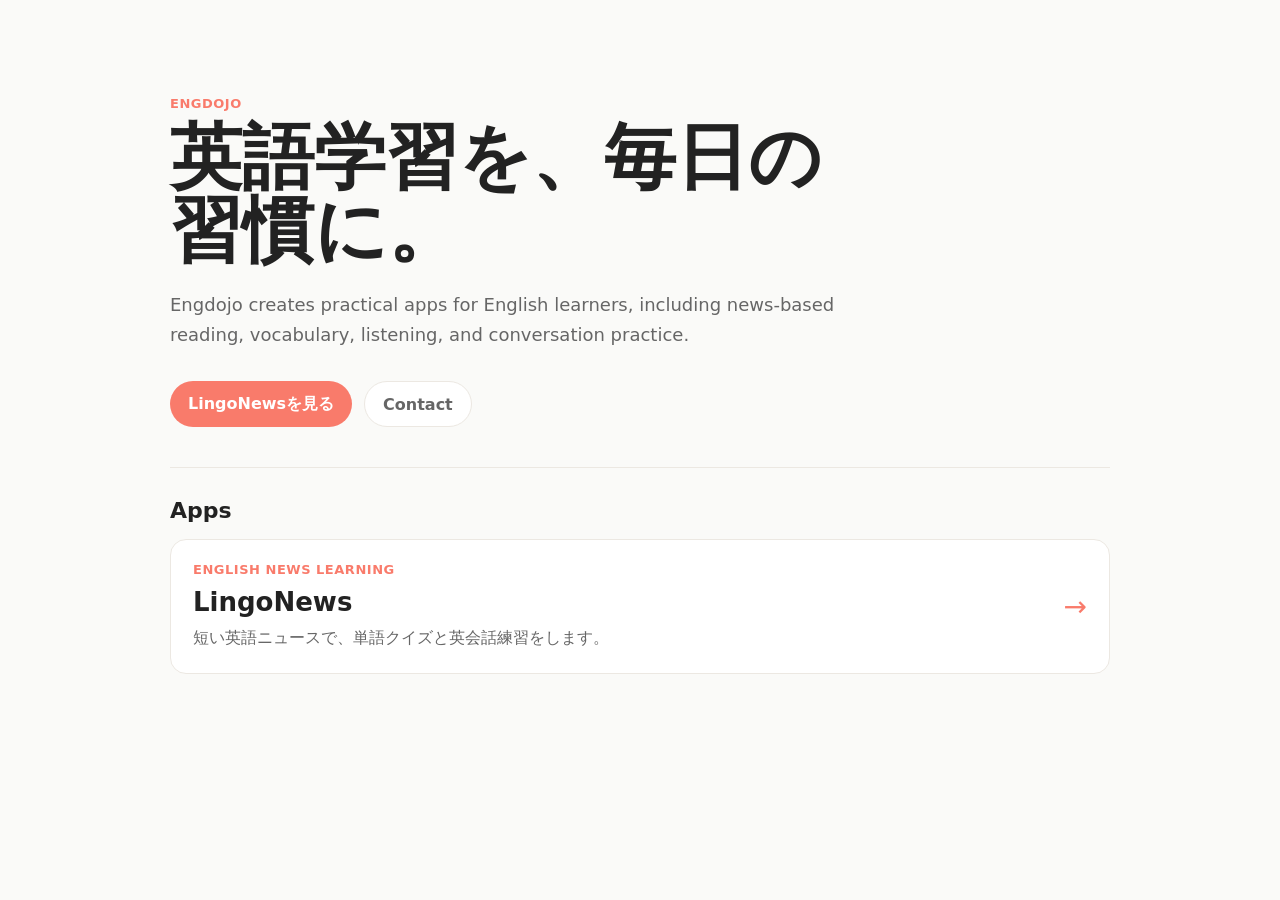
==== index.html @ 23c54e41 "Create Engdojo static site" ====
<!doctype html>
<html lang="ja">
  <head>
    <meta charset="utf-8" />
    <meta name="viewport" content="width=device-width, initial-scale=1" />
    <title>Engdojo</title>
    <meta name="description" content="Engdojo apps help learners practice English with focused, practical tools." />
    <link rel="stylesheet" href="./styles.css" />
  </head>
  <body>
    <main class="page">
      <section class="hero">
        <p class="eyebrow">Engdojo</p>
        <h1>英語学習を、毎日の習慣に。</h1>
        <p class="lead">
          Engdojo creates practical apps for English learners, including news-based reading,
          vocabulary, listening, and conversation practice.
        </p>
        <div class="actions">
          <a class="button primary" href="./lingonews/">LingoNewsを見る</a>
          <a class="button secondary" href="mailto:oya0306@gmail.com">Contact</a>
        </div>
      </section>

      <section class="apps" aria-labelledby="apps-title">
        <h2 id="apps-title">Apps</h2>
        <a class="app-card" href="./lingonews/">
          <div>
            <p class="app-kicker">English news learning</p>
            <h3>LingoNews</h3>
            <p>短い英語ニュースで、単語クイズと英会話練習をします。</p>
          </div>
          <span aria-hidden="true">→</span>
        </a>
      </section>
    </main>
  </body>
</html>
---- styles.css ----
:root {
  color-scheme: light;
  --ink: #222;
  --muted: #666;
  --line: #ece8e2;
  --paper: #fafaf8;
  --brand: #f97b6b;
  --brand-dark: #dc5d4f;
  --blue: #52b7dc;
}

* {
  box-sizing: border-box;
}

body {
  margin: 0;
  font-family: Inter, ui-sans-serif, system-ui, -apple-system, BlinkMacSystemFont, "Segoe UI", sans-serif;
  background: var(--paper);
  color: var(--ink);
}

a {
  color: inherit;
}

.page {
  width: min(100%, 980px);
  margin: 0 auto;
  padding: 48px 20px;
}

.hero {
  padding: 48px 0 40px;
}

.eyebrow,
.app-kicker {
  margin: 0 0 10px;
  color: var(--brand);
  font-size: 13px;
  font-weight: 700;
  letter-spacing: 0.04em;
  text-transform: uppercase;
}

h1 {
  margin: 0;
  max-width: 720px;
  font-size: clamp(40px, 7vw, 72px);
  line-height: 1.02;
  letter-spacing: 0;
}

.lead {
  margin: 22px 0 0;
  max-width: 680px;
  color: var(--muted);
  font-size: 18px;
  line-height: 1.7;
}

.actions {
  display: flex;
  flex-wrap: wrap;
  gap: 12px;
  margin-top: 30px;
}

.button {
  display: inline-flex;
  align-items: center;
  justify-content: center;
  min-height: 46px;
  padding: 0 18px;
  border-radius: 999px;
  font-weight: 700;
  text-decoration: none;
}

.primary {
  background: var(--brand);
  color: white;
}

.secondary {
  border: 1.5px solid var(--line);
  background: white;
  color: var(--muted);
}

.apps {
  border-top: 1px solid var(--line);
  padding-top: 30px;
}

h2 {
  margin: 0 0 16px;
  font-size: 22px;
}

.app-card {
  display: flex;
  align-items: center;
  justify-content: space-between;
  gap: 18px;
  padding: 22px;
  border: 1.5px solid var(--line);
  border-radius: 16px;
  background: white;
  text-decoration: none;
}

.app-card h3 {
  margin: 0;
  font-size: 26px;
}

.app-card p:last-child {
  margin: 8px 0 0;
  color: var(--muted);
  line-height: 1.6;
}

.app-card span {
  color: var(--brand);
  font-size: 28px;
}

.legal-page {
  max-width: 760px;
}

.legal-page h1 {
  font-size: clamp(32px, 6vw, 52px);
}

.legal-page h2 {
  margin-top: 34px;
}

.legal-page p,
.legal-page li {
  color: var(--muted);
  line-height: 1.75;
}

.legal-page .back {
  display: inline-block;
  margin-bottom: 28px;
  color: var(--brand);
  font-weight: 700;
  text-decoration: none;
}
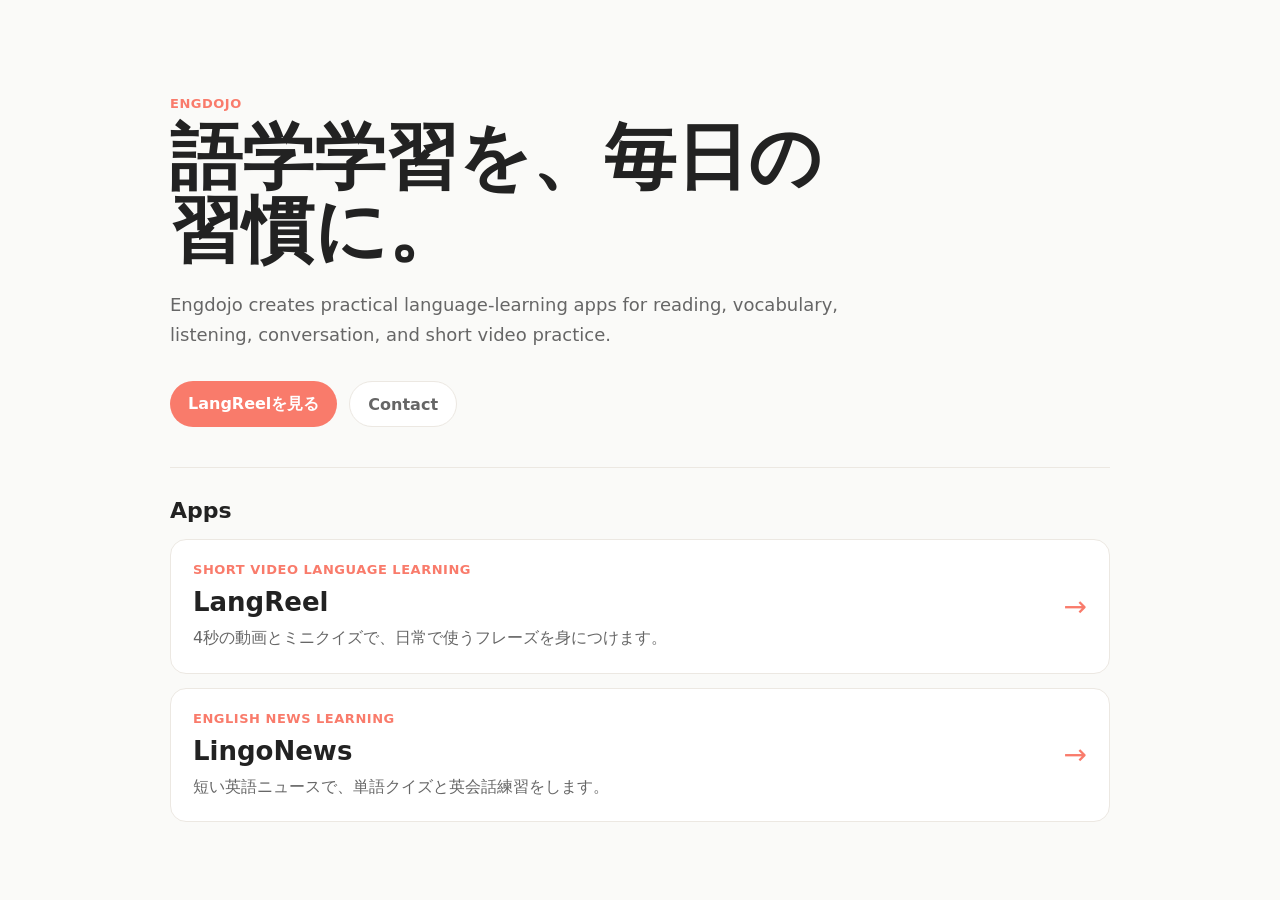
==== commit bd6c0a30: "Add LangReel landing and support pages" ====
--- a/index.html
+++ b/index.html
@@ -4,34 +4,44 @@
     <meta charset="utf-8" />
     <meta name="viewport" content="width=device-width, initial-scale=1" />
     <title>Engdojo</title>
-    <meta name="description" content="Engdojo apps help learners practice English with focused, practical tools." />
+    <meta name="description" content="Engdojo apps help language learners build practical skills through focused daily practice." />
     <link rel="stylesheet" href="./styles.css" />
   </head>
   <body>
     <main class="page">
       <section class="hero">
         <p class="eyebrow">Engdojo</p>
-        <h1>英語学習を、毎日の習慣に。</h1>
+        <h1>語学学習を、毎日の習慣に。</h1>
         <p class="lead">
-          Engdojo creates practical apps for English learners, including news-based reading,
-          vocabulary, listening, and conversation practice.
+          Engdojo creates practical language-learning apps for reading, vocabulary,
+          listening, conversation, and short video practice.
         </p>
         <div class="actions">
-          <a class="button primary" href="./lingonews/">LingoNewsを見る</a>
-          <a class="button secondary" href="mailto:oya0306@gmail.com">Contact</a>
+          <a class="button primary" href="./langreel/">LangReelを見る</a>
+          <a class="button secondary" href="mailto:engdojo0306@gmail.com">Contact</a>
         </div>
       </section>
 
       <section class="apps" aria-labelledby="apps-title">
         <h2 id="apps-title">Apps</h2>
-        <a class="app-card" href="./lingonews/">
-          <div>
-            <p class="app-kicker">English news learning</p>
-            <h3>LingoNews</h3>
-            <p>短い英語ニュースで、単語クイズと英会話練習をします。</p>
-          </div>
-          <span aria-hidden="true">→</span>
-        </a>
+        <div class="app-list">
+          <a class="app-card" href="./langreel/">
+            <div>
+              <p class="app-kicker">Short video language learning</p>
+              <h3>LangReel</h3>
+              <p>4秒の動画とミニクイズで、日常で使うフレーズを身につけます。</p>
+            </div>
+            <span aria-hidden="true">→</span>
+          </a>
+          <a class="app-card" href="./lingonews/">
+            <div>
+              <p class="app-kicker">English news learning</p>
+              <h3>LingoNews</h3>
+              <p>短い英語ニュースで、単語クイズと英会話練習をします。</p>
+            </div>
+            <span aria-hidden="true">→</span>
+          </a>
+        </div>
       </section>
     </main>
   </body>
--- a/styles.css
+++ b/styles.css
@@ -89,6 +89,21 @@
   color: var(--muted);
 }
 
+.appstore {
+  gap: 9px;
+  padding: 0 22px;
+  background: #111;
+  color: white;
+}
+
+.appstore:hover {
+  background: #000;
+}
+
+.appstore svg {
+  flex-shrink: 0;
+}
+
 .apps {
   border-top: 1px solid var(--line);
   padding-top: 30px;
@@ -127,6 +142,11 @@
   font-size: 28px;
 }
 
+.app-list {
+  display: grid;
+  gap: 14px;
+}
+
 .legal-page {
   max-width: 760px;
 }
@@ -137,6 +157,44 @@
 
 .legal-page h2 {
   margin-top: 34px;
+}
+
+.legal-page h3 {
+  margin: 26px 0 6px;
+  font-size: 18px;
+}
+
+.lang-toggle {
+  display: inline-flex;
+  gap: 4px;
+  margin-bottom: 30px;
+  padding: 4px;
+  border: 1.5px solid var(--line);
+  border-radius: 999px;
+  background: white;
+}
+
+.lang-toggle button {
+  appearance: none;
+  border: 0;
+  background: transparent;
+  padding: 7px 18px;
+  border-radius: 999px;
+  font: inherit;
+  font-weight: 700;
+  font-size: 14px;
+  color: var(--muted);
+  cursor: pointer;
+  transition: background 0.15s ease, color 0.15s ease;
+}
+
+.lang-toggle button.active {
+  background: var(--brand);
+  color: white;
+}
+
+.lang-pane[hidden] {
+  display: none;
 }
 
 .legal-page p,
@@ -152,3 +210,372 @@
   font-weight: 700;
   text-decoration: none;
 }
+
+/* ---------- LingoNews landing page ---------- */
+
+.site-nav {
+  position: sticky;
+  top: 0;
+  z-index: 10;
+  display: flex;
+  align-items: center;
+  justify-content: space-between;
+  gap: 16px;
+  padding: 14px 24px;
+  background: rgba(250, 250, 248, 0.82);
+  backdrop-filter: saturate(180%) blur(12px);
+  border-bottom: 1px solid var(--line);
+}
+
+.nav-brand {
+  display: inline-flex;
+  align-items: center;
+  gap: 10px;
+  font-weight: 800;
+  font-size: 17px;
+  text-decoration: none;
+}
+
+.nav-brand img {
+  border-radius: 8px;
+}
+
+.nav-links {
+  display: flex;
+  gap: 22px;
+}
+
+.nav-links a {
+  color: var(--muted);
+  font-weight: 600;
+  font-size: 15px;
+  text-decoration: none;
+}
+
+.nav-links a:hover {
+  color: var(--ink);
+}
+
+main {
+  width: min(100%, 1080px);
+  margin: 0 auto;
+  padding: 0 20px;
+}
+
+.ln-hero {
+  display: grid;
+  grid-template-columns: 1.05fr 0.95fr;
+  align-items: center;
+  gap: 40px;
+  padding: 64px 0 56px;
+}
+
+.ln-hero h1 {
+  font-size: clamp(34px, 5.2vw, 60px);
+  line-height: 1.08;
+}
+
+.ln-hero-art {
+  position: relative;
+}
+
+.ln-hero-art::before {
+  content: "";
+  position: absolute;
+  inset: -6% -4%;
+  background: radial-gradient(60% 60% at 60% 40%, rgba(82, 183, 220, 0.18), transparent 70%),
+    radial-gradient(55% 55% at 30% 70%, rgba(249, 123, 107, 0.16), transparent 70%);
+  filter: blur(8px);
+  z-index: 0;
+}
+
+.ln-hero-art img {
+  position: relative;
+  z-index: 1;
+  width: 100%;
+  height: auto;
+  border-radius: 20px;
+}
+
+.hero-note {
+  margin: 20px 0 0;
+  color: var(--muted);
+  font-size: 14px;
+  font-weight: 600;
+}
+
+.ln-section {
+  padding: 56px 0;
+  border-top: 1px solid var(--line);
+}
+
+.ln-section > h2 {
+  margin: 6px 0 8px;
+  font-size: clamp(26px, 3.4vw, 38px);
+  line-height: 1.15;
+}
+
+.feature-grid {
+  display: grid;
+  grid-template-columns: repeat(2, 1fr);
+  gap: 22px;
+  margin-top: 32px;
+}
+
+.feature-card {
+  overflow: hidden;
+  border: 1.5px solid var(--line);
+  border-radius: 20px;
+  background: white;
+  transition: transform 0.18s ease, box-shadow 0.18s ease;
+}
+
+.feature-card:hover {
+  transform: translateY(-4px);
+  box-shadow: 0 18px 40px rgba(34, 34, 34, 0.08);
+}
+
+.feature-media {
+  aspect-ratio: 16 / 9;
+  overflow: hidden;
+  background: var(--line);
+}
+
+.feature-media img {
+  width: 100%;
+  height: 100%;
+  object-fit: cover;
+  display: block;
+}
+
+.feature-body {
+  padding: 20px 22px 24px;
+}
+
+.feature-body h3 {
+  margin: 0 0 8px;
+  font-size: 20px;
+}
+
+.feature-body p {
+  margin: 0;
+  color: var(--muted);
+  line-height: 1.7;
+}
+
+.ln-showcase {
+  display: grid;
+  grid-template-columns: 1fr 0.7fr;
+  align-items: center;
+  gap: 48px;
+}
+
+.showcase-copy .lead {
+  margin-bottom: 24px;
+}
+
+.feature-list {
+  margin: 0;
+  padding: 0;
+  list-style: none;
+  display: grid;
+  gap: 12px;
+}
+
+.feature-list li {
+  position: relative;
+  padding-left: 30px;
+  color: var(--ink);
+  line-height: 1.6;
+}
+
+.feature-list li::before {
+  content: "✓";
+  position: absolute;
+  left: 0;
+  top: 1px;
+  display: inline-flex;
+  align-items: center;
+  justify-content: center;
+  width: 20px;
+  height: 20px;
+  border-radius: 50%;
+  background: var(--brand);
+  color: white;
+  font-size: 12px;
+  font-weight: 800;
+}
+
+.showcase-phone {
+  display: flex;
+  justify-content: center;
+}
+
+.showcase-phone img {
+  width: min(100%, 280px);
+  height: auto;
+  border-radius: 32px;
+  border: 8px solid #1c1c1e;
+  box-shadow: 0 30px 60px rgba(34, 34, 34, 0.18);
+}
+
+.ln-gallery {
+  text-align: center;
+}
+
+.gallery-lead {
+  margin-left: auto;
+  margin-right: auto;
+  margin-bottom: 8px;
+}
+
+.phone-gallery {
+  display: grid;
+  grid-template-columns: repeat(3, 1fr);
+  gap: 28px;
+  margin-top: 40px;
+}
+
+.phone {
+  margin: 0;
+  display: flex;
+  flex-direction: column;
+  align-items: center;
+}
+
+.phone img {
+  width: 100%;
+  height: auto;
+  border-radius: 28px;
+  border: 7px solid #1c1c1e;
+  box-shadow: 0 22px 44px rgba(34, 34, 34, 0.14);
+}
+
+.phone figcaption {
+  margin-top: 16px;
+  font-weight: 700;
+  font-size: 15px;
+  color: var(--ink);
+}
+
+.ln-cta {
+  text-align: center;
+}
+
+.ln-cta .lead {
+  margin-left: auto;
+  margin-right: auto;
+}
+
+.actions-center {
+  justify-content: center;
+}
+
+.site-footer {
+  margin-top: 24px;
+  padding: 40px 20px;
+  border-top: 1px solid var(--line);
+  background: white;
+}
+
+.footer-inner {
+  width: min(100%, 1080px);
+  margin: 0 auto;
+  display: flex;
+  flex-wrap: wrap;
+  align-items: center;
+  justify-content: space-between;
+  gap: 18px;
+}
+
+.footer-brand {
+  display: inline-flex;
+  align-items: center;
+  gap: 10px;
+  font-weight: 700;
+}
+
+.footer-brand img {
+  border-radius: 7px;
+}
+
+.footer-links {
+  display: flex;
+  flex-wrap: wrap;
+  gap: 20px;
+}
+
+.footer-links a {
+  color: var(--muted);
+  font-weight: 600;
+  font-size: 15px;
+  text-decoration: none;
+}
+
+.footer-links a:hover {
+  color: var(--brand);
+}
+
+.footer-copy {
+  width: min(100%, 1080px);
+  margin: 24px auto 0;
+  color: var(--muted);
+  font-size: 13px;
+}
+
+@media (max-width: 760px) {
+  .site-nav {
+    padding: 12px 16px;
+  }
+
+  .nav-links {
+    gap: 16px;
+    font-size: 14px;
+  }
+
+  .nav-links a {
+    font-size: 14px;
+  }
+
+  .ln-hero {
+    grid-template-columns: 1fr;
+    gap: 28px;
+    padding: 36px 0 40px;
+  }
+
+  .ln-hero-art {
+    order: -1;
+  }
+
+  .feature-grid {
+    grid-template-columns: 1fr;
+  }
+
+  .ln-showcase {
+    grid-template-columns: 1fr;
+    gap: 32px;
+  }
+
+  .phone-gallery {
+    grid-auto-flow: column;
+    grid-auto-columns: 64%;
+    grid-template-columns: none;
+    gap: 16px;
+    overflow-x: auto;
+    scroll-snap-type: x mandatory;
+    margin-left: -20px;
+    margin-right: -20px;
+    padding: 4px 20px 8px;
+    -webkit-overflow-scrolling: touch;
+  }
+
+  .phone {
+    scroll-snap-align: center;
+  }
+}
+
+@media (max-width: 420px) {
+  .nav-brand span {
+    display: none;
+  }
+}
